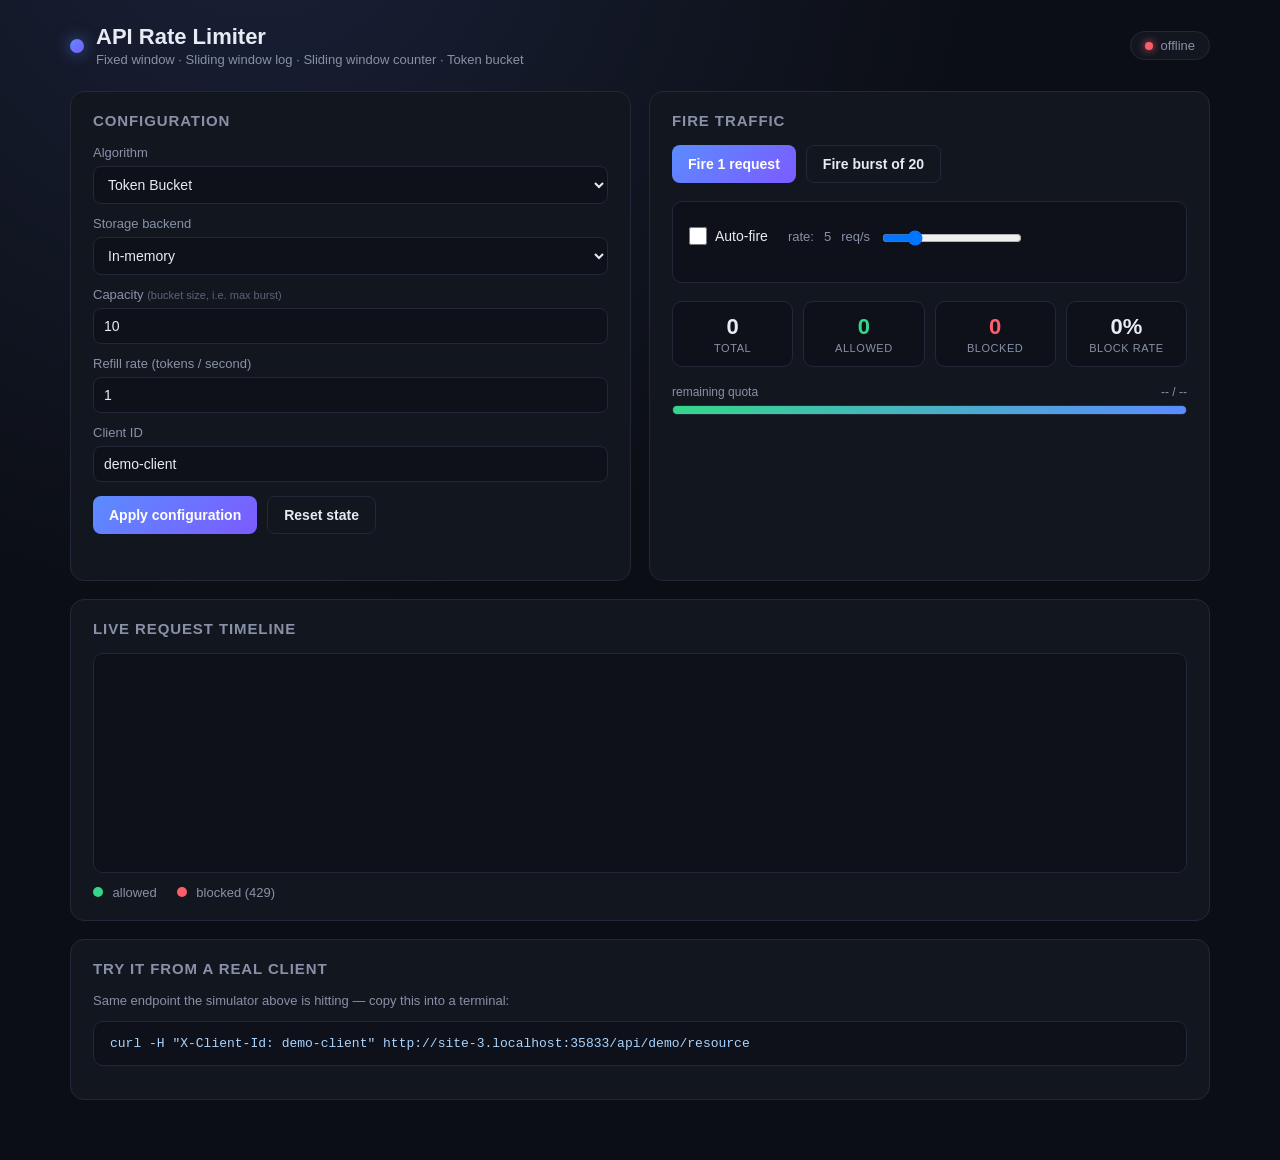
==== frontend/index.html @ bccffba7 "API rate limiter: 4 algorithms, pluggable memory/Redis backend, live GUI Fixed window, sliding windo" ====
<!doctype html>
<html lang="en">
<head>
<meta charset="UTF-8" />
<meta name="viewport" content="width=device-width, initial-scale=1.0" />
<title>API Rate Limiter — Live Demo</title>
<link rel="stylesheet" href="style.css" />
</head>
<body>
<div class="app">
  <header class="topbar">
    <div class="brand">
      <span class="brand-dot"></span>
      <div>
        <h1>API Rate Limiter</h1>
        <p class="subtitle">Fixed window · Sliding window log · Sliding window counter · Token bucket</p>
      </div>
    </div>
    <div class="status" id="connectionStatus">
      <span class="status-dot" id="statusDot"></span>
      <span id="statusText">connecting…</span>
    </div>
  </header>

  <main class="grid">
    <section class="panel config-panel">
      <h2>Configuration</h2>

      <label>Algorithm
        <select id="algorithm">
          <option value="token_bucket">Token Bucket</option>
          <option value="fixed_window">Fixed Window</option>
          <option value="sliding_window_log">Sliding Window Log</option>
          <option value="sliding_window_counter">Sliding Window Counter</option>
        </select>
      </label>

      <label>Storage backend
        <select id="backend">
          <option value="memory">In-memory</option>
          <option value="redis">Redis</option>
        </select>
      </label>

      <label>Capacity <span class="hint" id="capacityHint">(max requests / window)</span>
        <input type="number" id="capacity" value="10" min="1" max="10000" />
      </label>

      <label id="windowRow">Window (seconds)
        <input type="number" id="windowSeconds" value="10" min="0.5" max="3600" step="0.5" />
      </label>

      <label id="refillRow" class="hidden">Refill rate (tokens / second)
        <input type="number" id="refillRate" value="1" min="0.1" max="1000" step="0.1" />
      </label>

      <label>Client ID
        <input type="text" id="clientId" value="demo-client" maxlength="64" />
      </label>

      <div class="button-row">
        <button id="applyConfig" class="primary">Apply configuration</button>
        <button id="resetState" class="ghost">Reset state</button>
      </div>
      <p class="error" id="configError"></p>
    </section>

    <section class="panel traffic-panel">
      <h2>Fire traffic</h2>

      <div class="fire-controls">
        <button id="fireOnce" class="primary">Fire 1 request</button>
        <button id="fireBurst" class="ghost">Fire burst of 20</button>
      </div>

      <div class="auto-fire">
        <label class="toggle">
          <input type="checkbox" id="autoFireToggle" />
          <span>Auto-fire</span>
        </label>
        <label class="rate-label">
          rate: <span id="rateValue">5</span> req/s
          <input type="range" id="fireRate" min="1" max="30" value="5" />
        </label>
      </div>

      <div class="stats-row">
        <div class="stat">
          <span class="stat-value" id="statTotal">0</span>
          <span class="stat-label">total</span>
        </div>
        <div class="stat allowed">
          <span class="stat-value" id="statAllowed">0</span>
          <span class="stat-label">allowed</span>
        </div>
        <div class="stat blocked">
          <span class="stat-value" id="statBlocked">0</span>
          <span class="stat-label">blocked</span>
        </div>
        <div class="stat">
          <span class="stat-value" id="statBlockRate">0%</span>
          <span class="stat-label">block rate</span>
        </div>
      </div>

      <div class="remaining-wrap">
        <div class="remaining-label">
          <span>remaining quota</span>
          <span id="remainingText">-- / --</span>
        </div>
        <div class="remaining-bar"><div class="remaining-fill" id="remainingFill"></div></div>
      </div>
    </section>

    <section class="panel chart-panel">
      <h2>Live request timeline</h2>
      <canvas id="chart" width="900" height="220"></canvas>
      <div class="legend">
        <span><i class="dot allowed"></i> allowed</span>
        <span><i class="dot blocked"></i> blocked (429)</span>
      </div>
    </section>

    <section class="panel curl-panel">
      <h2>Try it from a real client</h2>
      <p>Same endpoint the simulator above is hitting — copy this into a terminal:</p>
      <pre id="curlSnippet">curl -H "X-Client-Id: demo-client" http://localhost:8000/api/demo/resource</pre>
    </section>
  </main>
</div>
<script src="app.js"></script>
</body>
</html>
---- frontend/style.css ----
:root {
  --bg: #0b0e14;
  --panel: #12161f;
  --panel-border: #232838;
  --text: #e7ebf3;
  --muted: #8891a7;
  --accent: #5b8cff;
  --accent-2: #7c5bff;
  --good: #35d68a;
  --bad: #ff5d6c;
  --radius: 14px;
}

* { box-sizing: border-box; }

body {
  margin: 0;
  font-family: -apple-system, BlinkMacSystemFont, "Segoe UI", Inter, Roboto, sans-serif;
  background: radial-gradient(circle at 20% -10%, #1a2138 0%, var(--bg) 45%);
  color: var(--text);
  min-height: 100vh;
}

.app { max-width: 1180px; margin: 0 auto; padding: 24px 20px 60px; }

.topbar {
  display: flex;
  align-items: center;
  justify-content: space-between;
  margin-bottom: 24px;
  flex-wrap: wrap;
  gap: 12px;
}

.brand { display: flex; align-items: center; gap: 12px; }

.brand-dot {
  width: 14px; height: 14px; border-radius: 50%;
  background: linear-gradient(135deg, var(--accent), var(--accent-2));
  box-shadow: 0 0 16px rgba(91, 140, 255, 0.6);
  flex-shrink: 0;
}

.brand h1 { margin: 0; font-size: 22px; font-weight: 700; }
.subtitle { margin: 2px 0 0; color: var(--muted); font-size: 13px; }

.status {
  display: flex; align-items: center; gap: 8px;
  font-size: 13px; color: var(--muted);
  background: var(--panel);
  border: 1px solid var(--panel-border);
  padding: 6px 14px;
  border-radius: 999px;
}

.status-dot {
  width: 8px; height: 8px; border-radius: 50%;
  background: var(--muted);
}
.status-dot.online { background: var(--good); box-shadow: 0 0 8px var(--good); }
.status-dot.offline { background: var(--bad); box-shadow: 0 0 8px var(--bad); }

.grid {
  display: grid;
  grid-template-columns: 1fr 1fr;
  gap: 18px;
}

.chart-panel, .curl-panel { grid-column: 1 / -1; }

@media (max-width: 860px) {
  .grid { grid-template-columns: 1fr; }
}

.panel {
  background: var(--panel);
  border: 1px solid var(--panel-border);
  border-radius: var(--radius);
  padding: 20px 22px;
}

.panel h2 {
  margin: 0 0 16px;
  font-size: 15px;
  text-transform: uppercase;
  letter-spacing: 0.06em;
  color: var(--muted);
  font-weight: 600;
}

label {
  display: block;
  font-size: 13px;
  color: var(--muted);
  margin-bottom: 12px;
}

.hint { font-size: 11px; color: #5b6478; }

label input, label select {
  display: block;
  width: 100%;
  margin-top: 6px;
  background: #0e1119;
  border: 1px solid var(--panel-border);
  color: var(--text);
  border-radius: 8px;
  padding: 9px 10px;
  font-size: 14px;
}

label input:focus, label select:focus {
  outline: none;
  border-color: var(--accent);
}

.hidden { display: none; }

.button-row { display: flex; gap: 10px; margin-top: 14px; }

button {
  border: none;
  border-radius: 8px;
  padding: 10px 16px;
  font-size: 14px;
  font-weight: 600;
  cursor: pointer;
  transition: transform 0.08s ease, opacity 0.15s ease;
}
button:active { transform: scale(0.97); }

button.primary {
  background: linear-gradient(135deg, var(--accent), var(--accent-2));
  color: white;
}
button.ghost {
  background: transparent;
  border: 1px solid var(--panel-border);
  color: var(--text);
}
button:disabled { opacity: 0.5; cursor: not-allowed; }

.error { color: var(--bad); font-size: 13px; margin: 10px 0 0; min-height: 16px; }

.fire-controls { display: flex; gap: 10px; margin-bottom: 18px; }

.auto-fire {
  display: flex;
  align-items: center;
  gap: 20px;
  background: #0e1119;
  border: 1px solid var(--panel-border);
  border-radius: 10px;
  padding: 12px 16px;
  margin-bottom: 18px;
  flex-wrap: wrap;
}

.toggle { display: flex; align-items: center; gap: 8px; font-size: 14px; color: var(--text); }
.toggle input { width: 18px; height: 18px; margin: 0; }

.rate-label { font-size: 13px; color: var(--muted); display: flex; align-items: center; gap: 10px; }
.rate-label input[type="range"] { width: 140px; }

.stats-row {
  display: grid;
  grid-template-columns: repeat(4, 1fr);
  gap: 10px;
  margin-bottom: 18px;
}

.stat {
  background: #0e1119;
  border: 1px solid var(--panel-border);
  border-radius: 10px;
  padding: 12px;
  text-align: center;
}
.stat-value { display: block; font-size: 22px; font-weight: 700; }
.stat-label { display: block; font-size: 11px; color: var(--muted); text-transform: uppercase; letter-spacing: 0.05em; margin-top: 2px; }
.stat.allowed .stat-value { color: var(--good); }
.stat.blocked .stat-value { color: var(--bad); }

.remaining-wrap { }
.remaining-label { display: flex; justify-content: space-between; font-size: 12px; color: var(--muted); margin-bottom: 6px; }
.remaining-bar { height: 10px; border-radius: 999px; background: #0e1119; border: 1px solid var(--panel-border); overflow: hidden; }
.remaining-fill {
  height: 100%;
  width: 100%;
  background: linear-gradient(90deg, var(--good), var(--accent));
  transition: width 0.2s ease, background 0.2s ease;
}

#chart {
  width: 100%;
  height: 220px;
  display: block;
  background: #0e1119;
  border-radius: 10px;
  border: 1px solid var(--panel-border);
}

.legend { display: flex; gap: 20px; margin-top: 12px; font-size: 13px; color: var(--muted); }
.legend .dot { display: inline-block; width: 10px; height: 10px; border-radius: 50%; margin-right: 6px; }
.legend .dot.allowed { background: var(--good); }
.legend .dot.blocked { background: var(--bad); }

.curl-panel p { color: var(--muted); font-size: 13px; margin: 0 0 10px; }
.curl-panel pre {
  background: #0e1119;
  border: 1px solid var(--panel-border);
  border-radius: 10px;
  padding: 14px 16px;
  font-size: 13px;
  overflow-x: auto;
  color: #a9d4ff;
}
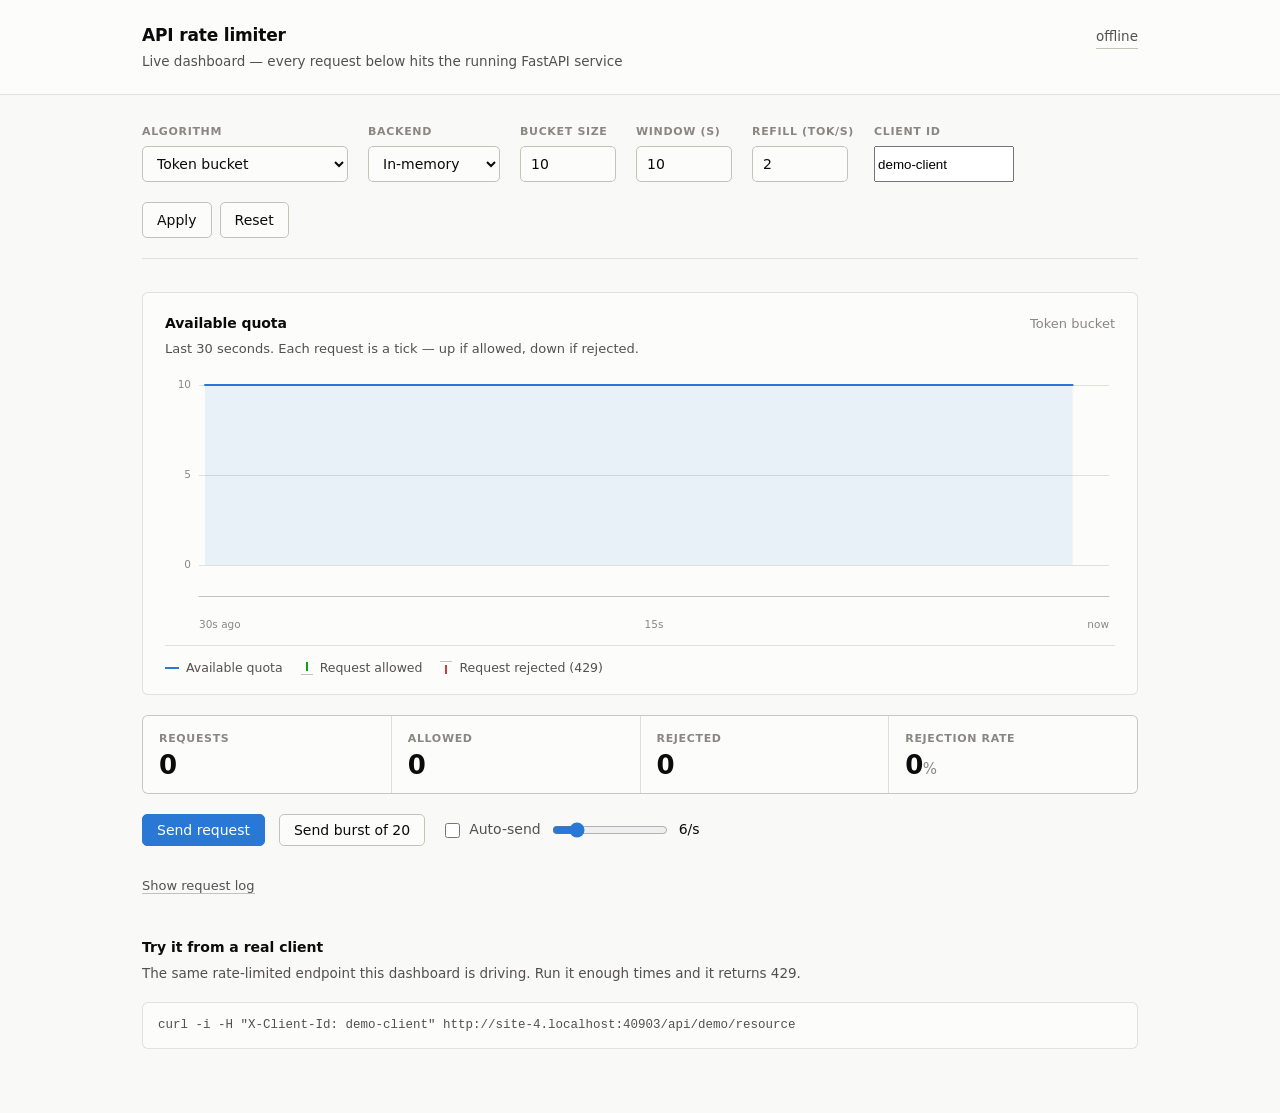
==== commit e68ee7e9: "Redesign both frontends and chart quota over time Visual: replace the gradient/glassmorphism styling" ====
--- a/frontend/index.html
+++ b/frontend/index.html
@@ -3,131 +3,130 @@
 <head>
 <meta charset="UTF-8" />
 <meta name="viewport" content="width=device-width, initial-scale=1.0" />
-<title>API Rate Limiter — Live Demo</title>
-<link rel="stylesheet" href="style.css" />
+<title>Rate limiter — live dashboard</title>
+<link rel="stylesheet" href="style.css?v=4" />
 </head>
 <body>
-<div class="app">
-  <header class="topbar">
-    <div class="brand">
-      <span class="brand-dot"></span>
-      <div>
-        <h1>API Rate Limiter</h1>
-        <p class="subtitle">Fixed window · Sliding window log · Sliding window counter · Token bucket</p>
-      </div>
+
+<header class="masthead">
+  <div class="wrap">
+    <div>
+      <h1>API rate limiter</h1>
+      <p>Live dashboard — every request below hits the running FastAPI service</p>
     </div>
-    <div class="status" id="connectionStatus">
-      <span class="status-dot" id="statusDot"></span>
-      <span id="statusText">connecting…</span>
+    <span class="source-link" id="connectionStatus">connecting…</span>
+  </div>
+</header>
+
+<main class="wrap">
+
+  <div class="controls">
+    <label class="field">
+      <span>Algorithm</span>
+      <select id="algorithm">
+        <option value="token_bucket">Token bucket</option>
+        <option value="fixed_window">Fixed window</option>
+        <option value="sliding_window_log">Sliding window log</option>
+        <option value="sliding_window_counter">Sliding window counter</option>
+      </select>
+    </label>
+
+    <label class="field">
+      <span>Backend</span>
+      <select id="backend">
+        <option value="memory">In-memory</option>
+        <option value="redis">Redis</option>
+      </select>
+    </label>
+
+    <label class="field">
+      <span id="capacityLabel">Bucket size</span>
+      <input type="number" id="capacity" value="10" min="1" max="200" />
+    </label>
+
+    <label class="field" id="windowField">
+      <span>Window (s)</span>
+      <input type="number" id="windowSeconds" value="10" min="1" max="60" step="1" />
+    </label>
+
+    <label class="field" id="refillField">
+      <span>Refill (tok/s)</span>
+      <input type="number" id="refillRate" value="2" min="0.1" max="50" step="0.1" />
+    </label>
+
+    <label class="field">
+      <span>Client ID</span>
+      <input type="text" id="clientId" value="demo-client" maxlength="64" />
+    </label>
+
+    <div class="button-pair">
+      <button id="applyConfig" type="button">Apply</button>
+      <button id="resetState" type="button">Reset</button>
     </div>
-  </header>
+  </div>
 
-  <main class="grid">
-    <section class="panel config-panel">
-      <h2>Configuration</h2>
+  <p class="error" id="configError" role="status"></p>
 
-      <label>Algorithm
-        <select id="algorithm">
-          <option value="token_bucket">Token Bucket</option>
-          <option value="fixed_window">Fixed Window</option>
-          <option value="sliding_window_log">Sliding Window Log</option>
-          <option value="sliding_window_counter">Sliding Window Counter</option>
-        </select>
-      </label>
+  <section class="chart-card">
+    <div class="chart-head">
+      <h2>Available quota</h2>
+      <span class="algo-name" id="chartAlgoName">Token bucket</span>
+    </div>
+    <p class="chart-sub" id="chartSub">Last 30 seconds. Each request is a tick — up if allowed, down if rejected.</p>
 
-      <label>Storage backend
-        <select id="backend">
-          <option value="memory">In-memory</option>
-          <option value="redis">Redis</option>
-        </select>
-      </label>
+    <div class="canvas-shell">
+      <canvas id="chart" role="img" aria-label="Available quota over the last 30 seconds, with a tick per request marking whether it was allowed or rejected."></canvas>
+      <div class="tooltip" id="tooltip" aria-hidden="true"></div>
+    </div>
 
-      <label>Capacity <span class="hint" id="capacityHint">(max requests / window)</span>
-        <input type="number" id="capacity" value="10" min="1" max="10000" />
-      </label>
+    <div class="legend">
+      <span><i class="swatch line"></i> Available quota</span>
+      <span><i class="swatch up"></i> Request allowed</span>
+      <span><i class="swatch down"></i> Request rejected (429)</span>
+    </div>
+  </section>
 
-      <label id="windowRow">Window (seconds)
-        <input type="number" id="windowSeconds" value="10" min="0.5" max="3600" step="0.5" />
-      </label>
+  <dl class="stats">
+    <div><dt>Requests</dt><dd id="statTotal">0</dd></div>
+    <div><dt>Allowed</dt><dd id="statAllowed">0</dd></div>
+    <div><dt>Rejected</dt><dd id="statBlocked">0</dd></div>
+    <div><dt>Rejection rate</dt><dd><span id="statBlockRate">0</span><span class="unit">%</span></dd></div>
+  </dl>
 
-      <label id="refillRow" class="hidden">Refill rate (tokens / second)
-        <input type="number" id="refillRate" value="1" min="0.1" max="1000" step="0.1" />
-      </label>
+  <div class="actions">
+    <button id="fireOnce" class="accent" type="button">Send request</button>
+    <button id="fireBurst" type="button">Send burst of 20</button>
+    <label class="auto">
+      <input type="checkbox" id="autoFireToggle" />
+      Auto-send
+      <input type="range" id="fireRate" min="1" max="30" value="6" aria-label="Auto-send rate in requests per second" />
+      <span class="rate-num"><span id="rateValue">6</span>/s</span>
+    </label>
+  </div>
 
-      <label>Client ID
-        <input type="text" id="clientId" value="demo-client" maxlength="64" />
-      </label>
+  <section class="table-section">
+    <button class="table-toggle" id="tableToggle" type="button" aria-expanded="false" aria-controls="tableWrap">
+      Show request log
+    </button>
+    <div id="tableWrap" class="table-scroll" hidden>
+      <table class="data-table">
+        <caption>Most recent requests, newest first.</caption>
+        <thead>
+          <tr><th scope="col">Time</th><th scope="col">Outcome</th><th scope="col">Quota left</th></tr>
+        </thead>
+        <tbody id="tableBody"></tbody>
+      </table>
+    </div>
+  </section>
 
-      <div class="button-row">
-        <button id="applyConfig" class="primary">Apply configuration</button>
-        <button id="resetState" class="ghost">Reset state</button>
-      </div>
-      <p class="error" id="configError"></p>
-    </section>
+  <section class="reference">
+    <h2>Try it from a real client</h2>
+    <p>The same rate-limited endpoint this dashboard is driving. Run it enough times and it returns 429.</p>
+    <pre class="snippet" id="curlSnippet"></pre>
+  </section>
 
-    <section class="panel traffic-panel">
-      <h2>Fire traffic</h2>
+</main>
 
-      <div class="fire-controls">
-        <button id="fireOnce" class="primary">Fire 1 request</button>
-        <button id="fireBurst" class="ghost">Fire burst of 20</button>
-      </div>
-
-      <div class="auto-fire">
-        <label class="toggle">
-          <input type="checkbox" id="autoFireToggle" />
-          <span>Auto-fire</span>
-        </label>
-        <label class="rate-label">
-          rate: <span id="rateValue">5</span> req/s
-          <input type="range" id="fireRate" min="1" max="30" value="5" />
-        </label>
-      </div>
-
-      <div class="stats-row">
-        <div class="stat">
-          <span class="stat-value" id="statTotal">0</span>
-          <span class="stat-label">total</span>
-        </div>
-        <div class="stat allowed">
-          <span class="stat-value" id="statAllowed">0</span>
-          <span class="stat-label">allowed</span>
-        </div>
-        <div class="stat blocked">
-          <span class="stat-value" id="statBlocked">0</span>
-          <span class="stat-label">blocked</span>
-        </div>
-        <div class="stat">
-          <span class="stat-value" id="statBlockRate">0%</span>
-          <span class="stat-label">block rate</span>
-        </div>
-      </div>
-
-      <div class="remaining-wrap">
-        <div class="remaining-label">
-          <span>remaining quota</span>
-          <span id="remainingText">-- / --</span>
-        </div>
-        <div class="remaining-bar"><div class="remaining-fill" id="remainingFill"></div></div>
-      </div>
-    </section>
-
-    <section class="panel chart-panel">
-      <h2>Live request timeline</h2>
-      <canvas id="chart" width="900" height="220"></canvas>
-      <div class="legend">
-        <span><i class="dot allowed"></i> allowed</span>
-        <span><i class="dot blocked"></i> blocked (429)</span>
-      </div>
-    </section>
-
-    <section class="panel curl-panel">
-      <h2>Try it from a real client</h2>
-      <p>Same endpoint the simulator above is hitting — copy this into a terminal:</p>
-      <pre id="curlSnippet">curl -H "X-Client-Id: demo-client" http://localhost:8000/api/demo/resource</pre>
-    </section>
-  </main>
-</div>
-<script src="app.js"></script>
+<script src="app.js?v=4"></script>
 </body>
 </html>
--- a/frontend/style.css
+++ b/frontend/style.css
@@ -1,217 +1,427 @@
 :root {
-  --bg: #0b0e14;
-  --panel: #12161f;
-  --panel-border: #232838;
-  --text: #e7ebf3;
-  --muted: #8891a7;
-  --accent: #5b8cff;
-  --accent-2: #7c5bff;
-  --good: #35d68a;
-  --bad: #ff5d6c;
-  --radius: 14px;
+  color-scheme: light;
+
+  --plane: #f9f9f7;
+  --surface: #fcfcfb;
+  --ink: #0b0b0b;
+  --ink-2: #52514e;
+  --ink-muted: #898781;
+  --rule: rgba(11, 11, 11, 0.11);
+  --rule-strong: #c3c2b7;
+  --grid: #e1e0d9;
+
+  --accent: #2a78d6;
+  --accent-wash: rgba(42, 120, 214, 0.08);
+  --good: #0ca30c;
+  --critical: #d03b3b;
+
+  --font-sans: system-ui, -apple-system, "Segoe UI", sans-serif;
+  --font-mono: ui-monospace, SFMono-Regular, "SF Mono", Menlo, monospace;
+}
+
+@media (prefers-color-scheme: dark) {
+  :root:where(:not([data-theme="light"])) {
+    color-scheme: dark;
+    --plane: #0d0d0d;
+    --surface: #1a1a19;
+    --ink: #ffffff;
+    --ink-2: #c3c2b7;
+    --ink-muted: #898781;
+    --rule: rgba(255, 255, 255, 0.13);
+    --rule-strong: #383835;
+    --grid: #2c2c2a;
+    --accent: #3987e5;
+    --accent-wash: rgba(57, 135, 229, 0.12);
+  }
 }
 
 * { box-sizing: border-box; }
+
+html { -webkit-text-size-adjust: 100%; }
 
 body {
   margin: 0;
-  font-family: -apple-system, BlinkMacSystemFont, "Segoe UI", Inter, Roboto, sans-serif;
-  background: radial-gradient(circle at 20% -10%, #1a2138 0%, var(--bg) 45%);
-  color: var(--text);
-  min-height: 100vh;
-}
-
-.app { max-width: 1180px; margin: 0 auto; padding: 24px 20px 60px; }
-
-.topbar {
+  background: var(--plane);
+  color: var(--ink);
+  font-family: var(--font-sans);
+  font-size: 15px;
+  line-height: 1.55;
+  -webkit-font-smoothing: antialiased;
+}
+
+.wrap { max-width: 1060px; margin: 0 auto; padding: 0 32px; }
+
+@media (max-width: 700px) {
+  .wrap { padding: 0 20px; }
+}
+
+/* ---------- header ---------- */
+
+.masthead { border-bottom: 1px solid var(--rule); background: var(--surface); }
+
+.masthead .wrap {
+  display: flex;
+  align-items: baseline;
+  justify-content: space-between;
+  gap: 24px;
+  padding-top: 22px;
+  padding-bottom: 22px;
+  flex-wrap: wrap;
+}
+
+.masthead h1 {
+  margin: 0;
+  font-size: 17px;
+  font-weight: 600;
+  letter-spacing: -0.01em;
+}
+
+.masthead p { margin: 3px 0 0; font-size: 13.5px; color: var(--ink-2); }
+
+.source-link {
+  font-size: 13.5px;
+  color: var(--ink-2);
+  text-decoration: none;
+  border-bottom: 1px solid var(--rule-strong);
+  padding-bottom: 1px;
+  white-space: nowrap;
+}
+.source-link:hover { color: var(--ink); border-color: currentColor; }
+
+/* ---------- notice ---------- */
+
+.notice {
+  margin: 28px 0 0;
+  padding: 12px 16px;
+  border: 1px solid var(--rule);
+  border-left: 2px solid var(--accent);
+  border-radius: 0 4px 4px 0;
+  background: var(--surface);
+  font-size: 13.5px;
+  color: var(--ink-2);
+}
+.notice strong { color: var(--ink); font-weight: 600; }
+.notice a { color: var(--accent); text-decoration: none; }
+.notice a:hover { text-decoration: underline; }
+
+/* ---------- controls ---------- */
+
+.controls {
+  display: flex;
+  align-items: flex-end;
+  gap: 20px;
+  flex-wrap: wrap;
+  margin: 28px 0 20px;
+  padding-bottom: 20px;
+  border-bottom: 1px solid var(--rule);
+}
+
+.field { display: flex; flex-direction: column; gap: 6px; }
+
+.field > span {
+  font-size: 11px;
+  font-weight: 600;
+  letter-spacing: 0.06em;
+  text-transform: uppercase;
+  color: var(--ink-muted);
+}
+
+.field select,
+.field input[type="number"] {
+  font-family: inherit;
+  font-size: 14px;
+  color: var(--ink);
+  background: var(--surface);
+  border: 1px solid var(--rule-strong);
+  border-radius: 5px;
+  padding: 7px 10px;
+  min-width: 92px;
+}
+.field select { min-width: 190px; }
+.field input[type="number"] { width: 96px; font-variant-numeric: tabular-nums; }
+
+.field select:focus-visible,
+.field input:focus-visible {
+  outline: 2px solid var(--accent);
+  outline-offset: -1px;
+  border-color: var(--accent);
+}
+
+.field.hidden { display: none; }
+
+/* ---------- buttons ---------- */
+
+button {
+  font-family: inherit;
+  font-size: 14px;
+  font-weight: 500;
+  color: var(--ink);
+  background: var(--surface);
+  border: 1px solid var(--rule-strong);
+  border-radius: 5px;
+  padding: 7px 14px;
+  cursor: pointer;
+}
+button:hover { background: var(--accent-wash); border-color: var(--accent); }
+button:focus-visible { outline: 2px solid var(--accent); outline-offset: 1px; }
+
+button.accent {
+  color: #fff;
+  background: var(--accent);
+  border-color: var(--accent);
+}
+button.accent:hover { filter: brightness(1.08); }
+
+/* ---------- chart ---------- */
+
+.chart-card {
+  background: var(--surface);
+  border: 1px solid var(--rule);
+  border-radius: 6px;
+  padding: 20px 22px 16px;
+}
+
+.chart-head {
+  display: flex;
+  align-items: baseline;
+  justify-content: space-between;
+  gap: 16px;
+  margin-bottom: 4px;
+  flex-wrap: wrap;
+}
+
+.chart-head h2 {
+  margin: 0;
+  font-size: 14px;
+  font-weight: 600;
+  letter-spacing: -0.005em;
+}
+
+.chart-head .algo-name { font-size: 13px; color: var(--ink-muted); }
+
+.chart-sub { margin: 0 0 14px; font-size: 13px; color: var(--ink-2); }
+
+.canvas-shell { position: relative; }
+
+#chart { display: block; width: 100%; height: 260px; }
+
+.tooltip {
+  position: absolute;
+  pointer-events: none;
+  z-index: 5;
+  min-width: 132px;
+  padding: 8px 10px;
+  background: var(--surface);
+  border: 1px solid var(--rule-strong);
+  border-radius: 5px;
+  box-shadow: 0 4px 14px rgba(0, 0, 0, 0.10);
+  font-size: 12.5px;
+  line-height: 1.45;
+  opacity: 0;
+  transition: opacity 0.1s ease;
+}
+.tooltip.visible { opacity: 1; }
+.tooltip .tt-time { color: var(--ink-muted); font-variant-numeric: tabular-nums; }
+.tooltip .tt-row { display: flex; align-items: center; gap: 6px; margin-top: 3px; }
+.tooltip .tt-val { font-variant-numeric: tabular-nums; font-weight: 600; }
+
+.legend {
+  display: flex;
+  gap: 18px;
+  flex-wrap: wrap;
+  margin-top: 12px;
+  padding-top: 12px;
+  border-top: 1px solid var(--rule);
+  font-size: 12.5px;
+  color: var(--ink-2);
+}
+.legend span { display: inline-flex; align-items: center; gap: 7px; }
+
+.swatch { display: inline-block; flex-shrink: 0; }
+.swatch.line { width: 14px; height: 2px; background: var(--accent); }
+
+/* Allowed and rejected differ by direction as well as hue, so the pair stays
+   readable without colour vision (green/red alone is not separable). */
+.swatch.up,
+.swatch.down {
+  position: relative;
+  width: 12px;
+  height: 14px;
+  border-bottom: 1px solid var(--rule-strong); /* baseline the tick rises from */
+  border-top: 1px solid transparent;
+}
+.swatch.down { border-bottom-color: transparent; border-top-color: var(--rule-strong); }
+
+.swatch.up::after,
+.swatch.down::after {
+  content: "";
+  position: absolute;
+  left: 5px;
+  width: 2px;
+  height: 9px;
+}
+.swatch.up::after { top: 0; background: var(--good); }
+.swatch.down::after { bottom: 0; background: var(--critical); }
+
+/* ---------- stats ---------- */
+
+.stats {
+  display: grid;
+  grid-template-columns: repeat(4, 1fr);
+  gap: 1px;
+  margin: 20px 0 0;
+  background: var(--rule);
+  border: 1px solid var(--rule);
+  border-radius: 6px;
+  overflow: hidden;
+}
+
+@media (max-width: 620px) {
+  .stats { grid-template-columns: repeat(2, 1fr); }
+}
+
+.stats div { background: var(--surface); padding: 14px 16px; }
+
+.stats dt {
+  margin: 0;
+  font-size: 11px;
+  font-weight: 600;
+  letter-spacing: 0.06em;
+  text-transform: uppercase;
+  color: var(--ink-muted);
+}
+
+.stats dd {
+  margin: 4px 0 0;
+  font-size: 26px;
+  font-weight: 600;
+  letter-spacing: -0.02em;
+  line-height: 1.1;
+}
+
+.stats dd .unit { font-size: 15px; font-weight: 500; color: var(--ink-muted); }
+
+/* ---------- traffic actions ---------- */
+
+.actions {
   display: flex;
   align-items: center;
-  justify-content: space-between;
-  margin-bottom: 24px;
+  gap: 14px;
   flex-wrap: wrap;
-  gap: 12px;
-}
-
-.brand { display: flex; align-items: center; gap: 12px; }
-
-.brand-dot {
-  width: 14px; height: 14px; border-radius: 50%;
-  background: linear-gradient(135deg, var(--accent), var(--accent-2));
-  box-shadow: 0 0 16px rgba(91, 140, 255, 0.6);
-  flex-shrink: 0;
-}
-
-.brand h1 { margin: 0; font-size: 22px; font-weight: 700; }
-.subtitle { margin: 2px 0 0; color: var(--muted); font-size: 13px; }
-
-.status {
-  display: flex; align-items: center; gap: 8px;
-  font-size: 13px; color: var(--muted);
-  background: var(--panel);
-  border: 1px solid var(--panel-border);
-  padding: 6px 14px;
-  border-radius: 999px;
-}
-
-.status-dot {
-  width: 8px; height: 8px; border-radius: 50%;
-  background: var(--muted);
-}
-.status-dot.online { background: var(--good); box-shadow: 0 0 8px var(--good); }
-.status-dot.offline { background: var(--bad); box-shadow: 0 0 8px var(--bad); }
-
-.grid {
-  display: grid;
-  grid-template-columns: 1fr 1fr;
-  gap: 18px;
-}
-
-.chart-panel, .curl-panel { grid-column: 1 / -1; }
-
-@media (max-width: 860px) {
-  .grid { grid-template-columns: 1fr; }
-}
-
-.panel {
-  background: var(--panel);
-  border: 1px solid var(--panel-border);
-  border-radius: var(--radius);
-  padding: 20px 22px;
-}
-
-.panel h2 {
-  margin: 0 0 16px;
-  font-size: 15px;
+  margin: 20px 0 0;
+}
+
+.auto {
+  display: inline-flex;
+  align-items: center;
+  gap: 9px;
+  font-size: 14px;
+  color: var(--ink-2);
+  padding-left: 6px;
+}
+.auto input[type="checkbox"] { width: 15px; height: 15px; margin: 0; accent-color: var(--accent); }
+.auto input[type="range"] { width: 116px; accent-color: var(--accent); }
+.auto .rate-num { font-variant-numeric: tabular-nums; color: var(--ink); min-width: 46px; }
+
+/* ---------- table view ---------- */
+
+.table-section { margin-top: 28px; }
+
+.table-toggle {
+  font-size: 13px;
+  color: var(--ink-2);
+  background: none;
+  border: none;
+  padding: 0;
+  cursor: pointer;
+  border-bottom: 1px solid var(--rule-strong);
+  border-radius: 0;
+}
+.table-toggle:hover { background: none; color: var(--ink); border-color: currentColor; }
+
+.data-table {
+  width: 100%;
+  margin-top: 14px;
+  border-collapse: collapse;
+  font-size: 13px;
+  font-variant-numeric: tabular-nums;
+}
+.data-table caption { text-align: left; color: var(--ink-muted); font-size: 12.5px; padding-bottom: 8px; }
+.data-table th, .data-table td { text-align: left; padding: 7px 12px 7px 0; border-bottom: 1px solid var(--rule); }
+.data-table th { font-weight: 600; color: var(--ink-2); font-size: 12px; text-transform: uppercase; letter-spacing: 0.05em; }
+.data-table td.outcome-allowed { color: var(--good); }
+.data-table td.outcome-blocked { color: var(--critical); }
+
+.table-scroll { max-height: 300px; overflow-y: auto; }
+
+/* ---------- reference ---------- */
+
+.reference { margin: 40px 0 64px; }
+
+.reference h2 {
+  font-size: 14px;
+  font-weight: 600;
+  margin: 0 0 4px;
+}
+.reference > p { margin: 0 0 18px; font-size: 13.5px; color: var(--ink-2); }
+
+.reference table {
+  width: 100%;
+  border-collapse: collapse;
+  font-size: 13.5px;
+}
+.reference th, .reference td {
+  text-align: left;
+  vertical-align: top;
+  padding: 12px 16px 12px 0;
+  border-bottom: 1px solid var(--rule);
+}
+.reference th {
+  font-size: 11px;
+  font-weight: 600;
+  letter-spacing: 0.06em;
   text-transform: uppercase;
-  letter-spacing: 0.06em;
-  color: var(--muted);
-  font-weight: 600;
-}
-
-label {
-  display: block;
+  color: var(--ink-muted);
+  border-bottom-color: var(--rule-strong);
+}
+.reference td:first-child { font-weight: 600; white-space: nowrap; }
+.reference td:last-child { color: var(--ink-2); padding-right: 0; }
+.reference tr[data-active="true"] td { background: var(--accent-wash); }
+
+@media (max-width: 700px) {
+  .reference td:first-child { white-space: normal; }
+}
+
+/* ---------- server-dashboard only ---------- */
+
+.error {
+  margin: 12px 0 0;
   font-size: 13px;
-  color: var(--muted);
-  margin-bottom: 12px;
-}
-
-.hint { font-size: 11px; color: #5b6478; }
-
-label input, label select {
-  display: block;
-  width: 100%;
-  margin-top: 6px;
-  background: #0e1119;
-  border: 1px solid var(--panel-border);
-  color: var(--text);
-  border-radius: 8px;
-  padding: 9px 10px;
-  font-size: 14px;
-}
-
-label input:focus, label select:focus {
-  outline: none;
-  border-color: var(--accent);
-}
-
-.hidden { display: none; }
-
-.button-row { display: flex; gap: 10px; margin-top: 14px; }
-
-button {
-  border: none;
-  border-radius: 8px;
-  padding: 10px 16px;
-  font-size: 14px;
-  font-weight: 600;
-  cursor: pointer;
-  transition: transform 0.08s ease, opacity 0.15s ease;
-}
-button:active { transform: scale(0.97); }
-
-button.primary {
-  background: linear-gradient(135deg, var(--accent), var(--accent-2));
-  color: white;
-}
-button.ghost {
-  background: transparent;
-  border: 1px solid var(--panel-border);
-  color: var(--text);
-}
-button:disabled { opacity: 0.5; cursor: not-allowed; }
-
-.error { color: var(--bad); font-size: 13px; margin: 10px 0 0; min-height: 16px; }
-
-.fire-controls { display: flex; gap: 10px; margin-bottom: 18px; }
-
-.auto-fire {
-  display: flex;
-  align-items: center;
-  gap: 20px;
-  background: #0e1119;
-  border: 1px solid var(--panel-border);
-  border-radius: 10px;
-  padding: 12px 16px;
-  margin-bottom: 18px;
-  flex-wrap: wrap;
-}
-
-.toggle { display: flex; align-items: center; gap: 8px; font-size: 14px; color: var(--text); }
-.toggle input { width: 18px; height: 18px; margin: 0; }
-
-.rate-label { font-size: 13px; color: var(--muted); display: flex; align-items: center; gap: 10px; }
-.rate-label input[type="range"] { width: 140px; }
-
-.stats-row {
-  display: grid;
-  grid-template-columns: repeat(4, 1fr);
-  gap: 10px;
-  margin-bottom: 18px;
-}
-
-.stat {
-  background: #0e1119;
-  border: 1px solid var(--panel-border);
-  border-radius: 10px;
-  padding: 12px;
-  text-align: center;
-}
-.stat-value { display: block; font-size: 22px; font-weight: 700; }
-.stat-label { display: block; font-size: 11px; color: var(--muted); text-transform: uppercase; letter-spacing: 0.05em; margin-top: 2px; }
-.stat.allowed .stat-value { color: var(--good); }
-.stat.blocked .stat-value { color: var(--bad); }
-
-.remaining-wrap { }
-.remaining-label { display: flex; justify-content: space-between; font-size: 12px; color: var(--muted); margin-bottom: 6px; }
-.remaining-bar { height: 10px; border-radius: 999px; background: #0e1119; border: 1px solid var(--panel-border); overflow: hidden; }
-.remaining-fill {
-  height: 100%;
-  width: 100%;
-  background: linear-gradient(90deg, var(--good), var(--accent));
-  transition: width 0.2s ease, background 0.2s ease;
-}
-
-#chart {
-  width: 100%;
-  height: 220px;
-  display: block;
-  background: #0e1119;
-  border-radius: 10px;
-  border: 1px solid var(--panel-border);
-}
-
-.legend { display: flex; gap: 20px; margin-top: 12px; font-size: 13px; color: var(--muted); }
-.legend .dot { display: inline-block; width: 10px; height: 10px; border-radius: 50%; margin-right: 6px; }
-.legend .dot.allowed { background: var(--good); }
-.legend .dot.blocked { background: var(--bad); }
-
-.curl-panel p { color: var(--muted); font-size: 13px; margin: 0 0 10px; }
-.curl-panel pre {
-  background: #0e1119;
-  border: 1px solid var(--panel-border);
-  border-radius: 10px;
-  padding: 14px 16px;
-  font-size: 13px;
+  color: var(--critical);
+  min-height: 1em;
+}
+
+.snippet {
+  margin: 0;
+  padding: 13px 15px;
+  background: var(--surface);
+  border: 1px solid var(--rule);
+  border-radius: 6px;
+  font-family: var(--font-mono);
+  font-size: 12.5px;
+  line-height: 1.5;
+  color: var(--ink-2);
   overflow-x: auto;
-  color: #a9d4ff;
-}
+}
+
+.button-pair { display: flex; gap: 8px; }
+
+/* Short option lists don't need the default select width. */
+#backend { min-width: 132px; }
+#clientId { width: 140px; }
+
+/* Uniform control height so the toolbar baseline is exact regardless of
+   whether an item is a select, a number input, or a text input. */
+.controls select,
+.controls input,
+.controls button { height: 36px; }
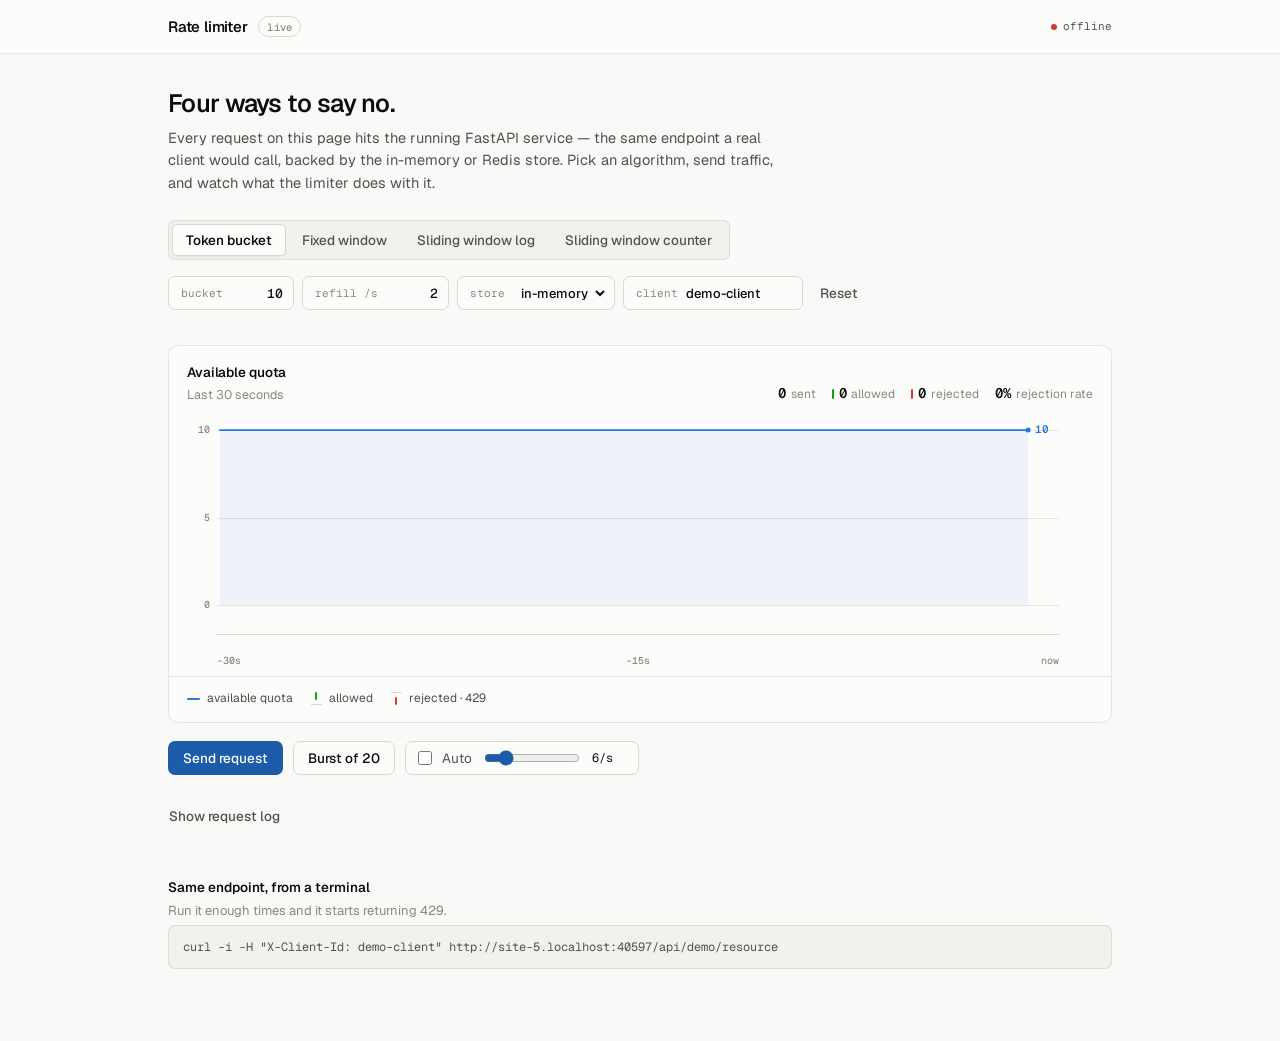
==== commit fe7b72f6: "Rework the frontend visual design The previous pass was clean but still wore a lot of stock-template" ====
--- a/frontend/index.html
+++ b/frontend/index.html
@@ -4,115 +4,120 @@
 <meta charset="UTF-8" />
 <meta name="viewport" content="width=device-width, initial-scale=1.0" />
 <title>Rate limiter — live dashboard</title>
-<link rel="stylesheet" href="style.css?v=4" />
+<link rel="preload" href="fonts/Geist.woff2" as="font" type="font/woff2" crossorigin />
+<link rel="preload" href="fonts/GeistMono.woff2" as="font" type="font/woff2" crossorigin />
+<link rel="stylesheet" href="style.css?v=6" />
 </head>
 <body>
 
 <header class="masthead">
   <div class="wrap">
-    <div>
-      <h1>API rate limiter</h1>
-      <p>Live dashboard — every request below hits the running FastAPI service</p>
+    <div class="brand">
+      <h1>Rate limiter</h1>
+      <span class="tag">live</span>
     </div>
-    <span class="source-link" id="connectionStatus">connecting…</span>
+    <div class="masthead-right">
+      <span class="live" id="liveIndicator"><i></i>sending</span>
+      <span class="status" id="connectionStatus"><i></i>connecting</span>
+    </div>
   </div>
 </header>
 
 <main class="wrap">
 
-  <div class="controls">
-    <label class="field">
-      <span>Algorithm</span>
-      <select id="algorithm">
-        <option value="token_bucket">Token bucket</option>
-        <option value="fixed_window">Fixed window</option>
-        <option value="sliding_window_log">Sliding window log</option>
-        <option value="sliding_window_counter">Sliding window counter</option>
+  <section class="intro">
+    <h2>Four ways to say no.</h2>
+    <p>
+      Every request on this page hits the running FastAPI service — the same endpoint a real
+      client would call, backed by the in-memory or Redis store. Pick an algorithm, send traffic,
+      and watch what the limiter does with it.
+    </p>
+  </section>
+
+  <div class="picker">
+    <div class="segmented" role="tablist" aria-label="Rate-limiting algorithm">
+      <button type="button" role="tab" data-algo="token_bucket" aria-selected="true">Token bucket</button>
+      <button type="button" role="tab" data-algo="fixed_window" aria-selected="false">Fixed window</button>
+      <button type="button" role="tab" data-algo="sliding_window_log" aria-selected="false">Sliding window log</button>
+      <button type="button" role="tab" data-algo="sliding_window_counter" aria-selected="false">Sliding window counter</button>
+    </div>
+  </div>
+
+  <div class="params">
+    <label class="param">
+      <span id="capacityLabel">bucket</span>
+      <input type="number" id="capacity" value="10" min="1" max="200" />
+    </label>
+    <label class="param hidden" id="windowParam">
+      <span>window&nbsp;s</span>
+      <input type="number" id="windowSeconds" value="10" min="1" max="60" step="1" />
+    </label>
+    <label class="param" id="refillParam">
+      <span>refill&nbsp;/s</span>
+      <input type="number" id="refillRate" value="2" min="0.1" max="50" step="0.1" />
+    </label>
+    <label class="param select">
+      <span>store</span>
+      <select id="backend">
+        <option value="memory">in-memory</option>
+        <option value="redis">redis</option>
       </select>
     </label>
-
-    <label class="field">
-      <span>Backend</span>
-      <select id="backend">
-        <option value="memory">In-memory</option>
-        <option value="redis">Redis</option>
-      </select>
-    </label>
-
-    <label class="field">
-      <span id="capacityLabel">Bucket size</span>
-      <input type="number" id="capacity" value="10" min="1" max="200" />
-    </label>
-
-    <label class="field" id="windowField">
-      <span>Window (s)</span>
-      <input type="number" id="windowSeconds" value="10" min="1" max="60" step="1" />
-    </label>
-
-    <label class="field" id="refillField">
-      <span>Refill (tok/s)</span>
-      <input type="number" id="refillRate" value="2" min="0.1" max="50" step="0.1" />
-    </label>
-
-    <label class="field">
-      <span>Client ID</span>
+    <label class="param text">
+      <span>client</span>
       <input type="text" id="clientId" value="demo-client" maxlength="64" />
     </label>
-
-    <div class="button-pair">
-      <button id="applyConfig" type="button">Apply</button>
-      <button id="resetState" type="button">Reset</button>
-    </div>
+    <button class="btn btn-quiet" id="resetState" type="button">Reset</button>
   </div>
 
   <p class="error" id="configError" role="status"></p>
 
-  <section class="chart-card">
-    <div class="chart-head">
-      <h2>Available quota</h2>
-      <span class="algo-name" id="chartAlgoName">Token bucket</span>
+  <section class="card">
+    <div class="card-head">
+      <div>
+        <h3>Available quota</h3>
+        <p>Last 30 seconds</p>
+      </div>
+      <div class="readout">
+        <div><b id="statTotal">0</b><span>sent</span></div>
+        <div><i class="mark up"></i><b id="statAllowed">0</b><span>allowed</span></div>
+        <div><i class="mark down"></i><b id="statBlocked">0</b><span>rejected</span></div>
+        <div><b id="statBlockRate">0%</b><span>rejection rate</span></div>
+      </div>
     </div>
-    <p class="chart-sub" id="chartSub">Last 30 seconds. Each request is a tick — up if allowed, down if rejected.</p>
 
     <div class="canvas-shell">
-      <canvas id="chart" role="img" aria-label="Available quota over the last 30 seconds, with a tick per request marking whether it was allowed or rejected."></canvas>
+      <canvas id="chart" role="img" aria-label="Available quota over the last 30 seconds, with a tick for each request marking whether it was allowed or rejected."></canvas>
       <div class="tooltip" id="tooltip" aria-hidden="true"></div>
     </div>
 
-    <div class="legend">
-      <span><i class="swatch line"></i> Available quota</span>
-      <span><i class="swatch up"></i> Request allowed</span>
-      <span><i class="swatch down"></i> Request rejected (429)</span>
+    <div class="card-foot">
+      <span><i class="swatch line"></i> available quota</span>
+      <span><i class="swatch up"></i> allowed</span>
+      <span><i class="swatch down"></i> rejected &middot; 429</span>
     </div>
   </section>
 
-  <dl class="stats">
-    <div><dt>Requests</dt><dd id="statTotal">0</dd></div>
-    <div><dt>Allowed</dt><dd id="statAllowed">0</dd></div>
-    <div><dt>Rejected</dt><dd id="statBlocked">0</dd></div>
-    <div><dt>Rejection rate</dt><dd><span id="statBlockRate">0</span><span class="unit">%</span></dd></div>
-  </dl>
-
   <div class="actions">
-    <button id="fireOnce" class="accent" type="button">Send request</button>
-    <button id="fireBurst" type="button">Send burst of 20</button>
-    <label class="auto">
+    <button class="btn btn-primary" id="fireOnce" type="button">Send request</button>
+    <button class="btn" id="fireBurst" type="button">Burst of 20</button>
+    <label class="switch">
       <input type="checkbox" id="autoFireToggle" />
-      Auto-send
-      <input type="range" id="fireRate" min="1" max="30" value="6" aria-label="Auto-send rate in requests per second" />
-      <span class="rate-num"><span id="rateValue">6</span>/s</span>
+      Auto
+      <input type="range" id="fireRate" min="1" max="30" value="6" aria-label="Auto-send rate, requests per second" />
+      <span class="rate"><span id="rateValue">6</span>/s</span>
     </label>
   </div>
 
-  <section class="table-section">
-    <button class="table-toggle" id="tableToggle" type="button" aria-expanded="false" aria-controls="tableWrap">
+  <section class="log">
+    <button class="btn btn-quiet" id="tableToggle" type="button" aria-expanded="false" aria-controls="tableWrap">
       Show request log
     </button>
-    <div id="tableWrap" class="table-scroll" hidden>
-      <table class="data-table">
+    <div id="tableWrap" class="log-scroll" hidden>
+      <table class="log-table">
         <caption>Most recent requests, newest first.</caption>
         <thead>
-          <tr><th scope="col">Time</th><th scope="col">Outcome</th><th scope="col">Quota left</th></tr>
+          <tr><th scope="col">time</th><th scope="col">outcome</th><th scope="col">quota left</th></tr>
         </thead>
         <tbody id="tableBody"></tbody>
       </table>
@@ -120,13 +125,13 @@
   </section>
 
   <section class="reference">
-    <h2>Try it from a real client</h2>
-    <p>The same rate-limited endpoint this dashboard is driving. Run it enough times and it returns 429.</p>
+    <h3>Same endpoint, from a terminal</h3>
+    <p>Run it enough times and it starts returning 429.</p>
     <pre class="snippet" id="curlSnippet"></pre>
   </section>
 
 </main>
 
-<script src="app.js?v=4"></script>
+<script src="app.js?v=6"></script>
 </body>
 </html>
--- a/frontend/style.css
+++ b/frontend/style.css
@@ -1,37 +1,61 @@
+/* Geist / Geist Mono — self-hosted (SIL OFL 1.1, see fonts/OFL.txt) so the
+   page has no external dependency and works offline. */
+@font-face {
+  font-family: "Geist";
+  src: url("fonts/Geist.woff2") format("woff2-variations");
+  font-weight: 100 900;
+  font-display: swap;
+}
+@font-face {
+  font-family: "Geist Mono";
+  src: url("fonts/GeistMono.woff2") format("woff2-variations");
+  font-weight: 100 900;
+  font-display: swap;
+}
+
 :root {
   color-scheme: light;
 
   --plane: #f9f9f7;
   --surface: #fcfcfb;
+  --sunken: #f2f1ed;
   --ink: #0b0b0b;
   --ink-2: #52514e;
   --ink-muted: #898781;
-  --rule: rgba(11, 11, 11, 0.11);
-  --rule-strong: #c3c2b7;
-  --grid: #e1e0d9;
-
-  --accent: #2a78d6;
-  --accent-wash: rgba(42, 120, 214, 0.08);
+  --rule: rgba(11, 11, 11, 0.09);
+  --rule-strong: #d9d8d1;
+  --grid: #e6e5de;
+
+  --accent: #2a78d6; /* chart series + links; validated against the chart surface */
+  --accent-deep: #1c5cab; /* filled controls, where white text needs the contrast */
+  --accent-wash: rgba(42, 120, 214, 0.07);
   --good: #0ca30c;
   --critical: #d03b3b;
 
-  --font-sans: system-ui, -apple-system, "Segoe UI", sans-serif;
-  --font-mono: ui-monospace, SFMono-Regular, "SF Mono", Menlo, monospace;
+  --sans: "Geist", system-ui, -apple-system, sans-serif;
+  --mono: "Geist Mono", ui-monospace, SFMono-Regular, Menlo, monospace;
+
+  --r-sm: 5px;
+  --r-md: 7px;
+  --r-lg: 10px;
 }
 
 @media (prefers-color-scheme: dark) {
   :root:where(:not([data-theme="light"])) {
     color-scheme: dark;
-    --plane: #0d0d0d;
-    --surface: #1a1a19;
-    --ink: #ffffff;
-    --ink-2: #c3c2b7;
-    --ink-muted: #898781;
-    --rule: rgba(255, 255, 255, 0.13);
-    --rule-strong: #383835;
-    --grid: #2c2c2a;
+    --plane: #0c0c0b;
+    --surface: #161615;
+    --sunken: #111110;
+    --ink: #f7f7f5;
+    --ink-2: #b4b3ab;
+    --ink-muted: #82817a;
+    --rule: rgba(255, 255, 255, 0.10);
+    --rule-strong: #34342f;
+    --grid: #262624;
+
     --accent: #3987e5;
-    --accent-wash: rgba(57, 135, 229, 0.12);
+    --accent-deep: #3987e5;
+    --accent-wash: rgba(57, 135, 229, 0.13);
   }
 }
 
@@ -43,385 +67,489 @@
   margin: 0;
   background: var(--plane);
   color: var(--ink);
-  font-family: var(--font-sans);
+  font-family: var(--sans);
   font-size: 15px;
   line-height: 1.55;
+  font-feature-settings: "cv11";
   -webkit-font-smoothing: antialiased;
-}
-
-.wrap { max-width: 1060px; margin: 0 auto; padding: 0 32px; }
+  -moz-osx-font-smoothing: grayscale;
+}
+
+.wrap { max-width: 1000px; margin: 0 auto; padding: 0 28px; }
 
 @media (max-width: 700px) {
-  .wrap { padding: 0 20px; }
-}
-
-/* ---------- header ---------- */
-
-.masthead { border-bottom: 1px solid var(--rule); background: var(--surface); }
+  .wrap { padding: 0 18px; }
+}
+
+/* ============================ masthead ============================ */
+
+.masthead {
+  border-bottom: 1px solid var(--rule);
+  background: color-mix(in srgb, var(--surface) 88%, transparent);
+  backdrop-filter: saturate(1.4) blur(6px);
+  position: sticky;
+  top: 0;
+  z-index: 20;
+}
 
 .masthead .wrap {
   display: flex;
-  align-items: baseline;
+  align-items: center;
   justify-content: space-between;
-  gap: 24px;
-  padding-top: 22px;
-  padding-bottom: 22px;
+  gap: 20px;
+  padding-top: 15px;
+  padding-bottom: 15px;
+}
+
+.brand { display: flex; align-items: center; gap: 11px; min-width: 0; }
+
+.brand h1 {
+  margin: 0;
+  font-size: 15px;
+  font-weight: 560;
+  letter-spacing: -0.014em;
+  white-space: nowrap;
+}
+
+.tag {
+  font-family: var(--mono);
+  font-size: 10.5px;
+  font-weight: 500;
+  letter-spacing: 0.01em;
+  color: var(--ink-muted);
+  border: 1px solid var(--rule-strong);
+  border-radius: 999px;
+  padding: 2px 8px 1px;
+  white-space: nowrap;
+}
+
+.masthead-right { display: flex; align-items: center; gap: 16px; }
+
+/* "live" pulse, shown only while auto-send is running */
+.live {
+  display: none;
+  align-items: center;
+  gap: 6px;
+  font-family: var(--mono);
+  font-size: 11px;
+  color: var(--ink-2);
+}
+.live.on { display: inline-flex; }
+.live i {
+  width: 6px;
+  height: 6px;
+  border-radius: 50%;
+  background: var(--good);
+  animation: pulse 1.6s ease-in-out infinite;
+}
+@keyframes pulse {
+  0%, 100% { opacity: 1; }
+  50% { opacity: 0.28; }
+}
+
+.source-link {
+  font-size: 13px;
+  color: var(--ink-2);
+  text-decoration: none;
+  display: inline-flex;
+  align-items: center;
+  gap: 5px;
+  white-space: nowrap;
+}
+.source-link:hover { color: var(--ink); }
+.source-link svg { width: 14px; height: 14px; }
+
+/* ============================ intro ============================ */
+
+.intro {
+  margin: 34px 0 26px;
+  max-width: 62ch;
+}
+
+.intro h2 {
+  margin: 0 0 8px;
+  font-size: 25px;
+  font-weight: 560;
+  letter-spacing: -0.028em;
+  line-height: 1.22;
+}
+
+.intro p { margin: 0; font-size: 14.5px; color: var(--ink-2); }
+.intro a { color: var(--accent); text-decoration: none; }
+.intro a:hover { text-decoration: underline; }
+
+/* ============================ segmented control ============================ */
+
+.picker { margin-bottom: 16px; }
+
+.segmented {
+  display: inline-flex;
+  gap: 2px;
+  padding: 3px;
+  background: var(--sunken);
+  border: 1px solid var(--rule);
+  border-radius: var(--r-md);
+  max-width: 100%;
+  overflow-x: auto;
+  scrollbar-width: none;
+}
+.segmented::-webkit-scrollbar { display: none; }
+
+.segmented button {
+  appearance: none;
+  border: 1px solid transparent;
+  background: none;
+  border-radius: var(--r-sm);
+  padding: 6px 13px;
+  font-family: inherit;
+  font-size: 13.5px;
+  font-weight: 480;
+  color: var(--ink-2);
+  cursor: pointer;
+  white-space: nowrap;
+  transition: background-color 0.14s ease, color 0.14s ease;
+}
+.segmented button:hover { color: var(--ink); }
+
+.segmented button[aria-selected="true"] {
+  background: var(--surface);
+  border-color: var(--rule-strong);
+  color: var(--ink);
+  font-weight: 540;
+  box-shadow: 0 1px 2px rgba(11, 11, 11, 0.05);
+}
+.segmented button:focus-visible { outline: 2px solid var(--accent); outline-offset: 1px; }
+
+/* ============================ params ============================ */
+
+.params {
+  display: flex;
+  align-items: center;
+  gap: 8px;
   flex-wrap: wrap;
-}
-
-.masthead h1 {
-  margin: 0;
-  font-size: 17px;
-  font-weight: 600;
-  letter-spacing: -0.01em;
-}
-
-.masthead p { margin: 3px 0 0; font-size: 13.5px; color: var(--ink-2); }
-
-.source-link {
-  font-size: 13.5px;
-  color: var(--ink-2);
-  text-decoration: none;
-  border-bottom: 1px solid var(--rule-strong);
-  padding-bottom: 1px;
-  white-space: nowrap;
-}
-.source-link:hover { color: var(--ink); border-color: currentColor; }
-
-/* ---------- notice ---------- */
-
-.notice {
-  margin: 28px 0 0;
-  padding: 12px 16px;
-  border: 1px solid var(--rule);
-  border-left: 2px solid var(--accent);
-  border-radius: 0 4px 4px 0;
-  background: var(--surface);
-  font-size: 13.5px;
-  color: var(--ink-2);
-}
-.notice strong { color: var(--ink); font-weight: 600; }
-.notice a { color: var(--accent); text-decoration: none; }
-.notice a:hover { text-decoration: underline; }
-
-/* ---------- controls ---------- */
-
-.controls {
-  display: flex;
-  align-items: flex-end;
-  gap: 20px;
-  flex-wrap: wrap;
-  margin: 28px 0 20px;
-  padding-bottom: 20px;
-  border-bottom: 1px solid var(--rule);
-}
-
-.field { display: flex; flex-direction: column; gap: 6px; }
-
-.field > span {
-  font-size: 11px;
-  font-weight: 600;
-  letter-spacing: 0.06em;
-  text-transform: uppercase;
-  color: var(--ink-muted);
-}
-
-.field select,
-.field input[type="number"] {
-  font-family: inherit;
-  font-size: 14px;
-  color: var(--ink);
+  margin-bottom: 22px;
+}
+
+.param {
+  display: inline-flex;
+  align-items: center;
+  gap: 8px;
   background: var(--surface);
   border: 1px solid var(--rule-strong);
-  border-radius: 5px;
-  padding: 7px 10px;
-  min-width: 92px;
-}
-.field select { min-width: 190px; }
-.field input[type="number"] { width: 96px; font-variant-numeric: tabular-nums; }
-
-.field select:focus-visible,
-.field input:focus-visible {
-  outline: 2px solid var(--accent);
-  outline-offset: -1px;
-  border-color: var(--accent);
-}
-
-.field.hidden { display: none; }
-
-/* ---------- buttons ---------- */
-
-button {
+  border-radius: var(--r-md);
+  padding: 5px 10px 5px 12px;
+  height: 34px;
+}
+.param.hidden { display: none; }
+
+.param > span {
+  font-family: var(--mono);
+  font-size: 11px;
+  color: var(--ink-muted);
+  white-space: nowrap;
+}
+
+.param input {
+  width: 52px;
+  border: none;
+  background: none;
+  color: var(--ink);
+  font-family: var(--mono);
+  font-size: 13px;
+  font-weight: 500;
+  padding: 0;
+  text-align: right;
+  -moz-appearance: textfield;
+}
+.param input::-webkit-outer-spin-button,
+.param input::-webkit-inner-spin-button { -webkit-appearance: none; margin: 0; }
+.param input:focus { outline: none; }
+.param:focus-within { border-color: var(--accent); box-shadow: 0 0 0 3px var(--accent-wash); }
+
+.param.text input { width: 106px; text-align: left; font-family: var(--sans); }
+
+/* ============================ buttons ============================ */
+
+.btn {
+  appearance: none;
   font-family: inherit;
-  font-size: 14px;
+  font-size: 13.5px;
   font-weight: 500;
   color: var(--ink);
   background: var(--surface);
   border: 1px solid var(--rule-strong);
-  border-radius: 5px;
-  padding: 7px 14px;
+  border-radius: var(--r-md);
+  padding: 0 14px;
+  height: 34px;
   cursor: pointer;
-}
-button:hover { background: var(--accent-wash); border-color: var(--accent); }
-button:focus-visible { outline: 2px solid var(--accent); outline-offset: 1px; }
-
-button.accent {
+  white-space: nowrap;
+  transition: background-color 0.14s ease, border-color 0.14s ease;
+}
+.btn:hover { background: var(--sunken); }
+.btn:focus-visible { outline: 2px solid var(--accent); outline-offset: 1px; }
+.btn:active { transform: translateY(0.5px); }
+
+.btn-primary {
   color: #fff;
-  background: var(--accent);
-  border-color: var(--accent);
-}
-button.accent:hover { filter: brightness(1.08); }
-
-/* ---------- chart ---------- */
-
-.chart-card {
+  background: var(--accent-deep);
+  border-color: transparent;
+}
+.btn-primary:hover { background: color-mix(in srgb, var(--accent-deep) 88%, #000); }
+
+.btn-quiet {
+  background: none;
+  border-color: transparent;
+  color: var(--ink-2);
+  padding: 0 8px;
+}
+.btn-quiet:hover { background: var(--sunken); color: var(--ink); }
+
+/* ============================ chart ============================ */
+
+.card {
   background: var(--surface);
   border: 1px solid var(--rule);
-  border-radius: 6px;
-  padding: 20px 22px 16px;
-}
-
-.chart-head {
+  border-radius: var(--r-lg);
+  overflow: hidden;
+}
+
+.card-head {
+  display: flex;
+  align-items: flex-end;
+  justify-content: space-between;
+  gap: 18px;
+  padding: 16px 18px 12px;
+  flex-wrap: wrap;
+}
+
+.card-head h3 {
+  margin: 0;
+  font-size: 13.5px;
+  font-weight: 560;
+  letter-spacing: -0.008em;
+}
+.card-head p { margin: 2px 0 0; font-size: 12.5px; color: var(--ink-muted); }
+
+/* inline readouts — replaces the usual row of big stat tiles */
+.readout {
   display: flex;
   align-items: baseline;
-  justify-content: space-between;
   gap: 16px;
-  margin-bottom: 4px;
   flex-wrap: wrap;
 }
-
-.chart-head h2 {
-  margin: 0;
+.readout div { display: flex; align-items: baseline; gap: 5px; }
+.readout b {
+  font-family: var(--mono);
   font-size: 14px;
-  font-weight: 600;
-  letter-spacing: -0.005em;
-}
-
-.chart-head .algo-name { font-size: 13px; color: var(--ink-muted); }
-
-.chart-sub { margin: 0 0 14px; font-size: 13px; color: var(--ink-2); }
-
-.canvas-shell { position: relative; }
-
-#chart { display: block; width: 100%; height: 260px; }
+  font-weight: 560;
+  letter-spacing: -0.01em;
+}
+.readout span { font-size: 12px; color: var(--ink-muted); }
+.readout .mark { width: 2px; height: 10px; border-radius: 1px; align-self: center; }
+.readout .mark.up { background: var(--good); }
+.readout .mark.down { background: var(--critical); }
+
+.canvas-shell { position: relative; padding: 0 18px; }
+#chart { display: block; width: 100%; height: 252px; }
 
 .tooltip {
   position: absolute;
   pointer-events: none;
   z-index: 5;
-  min-width: 132px;
-  padding: 8px 10px;
+  min-width: 126px;
+  padding: 7px 9px;
   background: var(--surface);
   border: 1px solid var(--rule-strong);
-  border-radius: 5px;
-  box-shadow: 0 4px 14px rgba(0, 0, 0, 0.10);
-  font-size: 12.5px;
+  border-radius: var(--r-sm);
+  box-shadow: 0 6px 20px rgba(11, 11, 11, 0.11);
+  font-size: 12px;
   line-height: 1.45;
   opacity: 0;
   transition: opacity 0.1s ease;
 }
 .tooltip.visible { opacity: 1; }
-.tooltip .tt-time { color: var(--ink-muted); font-variant-numeric: tabular-nums; }
-.tooltip .tt-row { display: flex; align-items: center; gap: 6px; margin-top: 3px; }
-.tooltip .tt-val { font-variant-numeric: tabular-nums; font-weight: 600; }
-
-.legend {
+.tooltip .tt-time { font-family: var(--mono); font-size: 10.5px; color: var(--ink-muted); }
+.tooltip .tt-row { display: flex; align-items: center; gap: 6px; margin-top: 2px; }
+.tooltip .tt-val { font-family: var(--mono); font-weight: 560; margin-left: auto; }
+
+.card-foot {
   display: flex;
+  align-items: center;
   gap: 18px;
   flex-wrap: wrap;
-  margin-top: 12px;
-  padding-top: 12px;
+  padding: 12px 18px 14px;
   border-top: 1px solid var(--rule);
-  font-size: 12.5px;
-  color: var(--ink-2);
-}
-.legend span { display: inline-flex; align-items: center; gap: 7px; }
+  margin-top: 8px;
+  font-size: 12px;
+  color: var(--ink-2);
+}
+.card-foot span { display: inline-flex; align-items: center; gap: 7px; }
 
 .swatch { display: inline-block; flex-shrink: 0; }
-.swatch.line { width: 14px; height: 2px; background: var(--accent); }
-
-/* Allowed and rejected differ by direction as well as hue, so the pair stays
-   readable without colour vision (green/red alone is not separable). */
+.swatch.line { width: 13px; height: 2px; border-radius: 1px; background: var(--accent); }
+
+/* Allowed vs rejected read by direction as well as hue — green/red alone is
+   not separable with red-green colour blindness. */
 .swatch.up,
 .swatch.down {
   position: relative;
-  width: 12px;
-  height: 14px;
-  border-bottom: 1px solid var(--rule-strong); /* baseline the tick rises from */
-  border-top: 1px solid transparent;
-}
-.swatch.down { border-bottom-color: transparent; border-top-color: var(--rule-strong); }
-
+  width: 11px;
+  height: 13px;
+  border-bottom: 1px solid var(--rule-strong);
+}
+.swatch.down { border-bottom: none; border-top: 1px solid var(--rule-strong); }
 .swatch.up::after,
 .swatch.down::after {
   content: "";
   position: absolute;
-  left: 5px;
+  left: 4px;
   width: 2px;
-  height: 9px;
+  height: 8px;
+  border-radius: 1px;
 }
 .swatch.up::after { top: 0; background: var(--good); }
 .swatch.down::after { bottom: 0; background: var(--critical); }
 
-/* ---------- stats ---------- */
-
-.stats {
-  display: grid;
-  grid-template-columns: repeat(4, 1fr);
-  gap: 1px;
-  margin: 20px 0 0;
-  background: var(--rule);
-  border: 1px solid var(--rule);
-  border-radius: 6px;
-  overflow: hidden;
-}
-
-@media (max-width: 620px) {
-  .stats { grid-template-columns: repeat(2, 1fr); }
-}
-
-.stats div { background: var(--surface); padding: 14px 16px; }
-
-.stats dt {
-  margin: 0;
-  font-size: 11px;
-  font-weight: 600;
-  letter-spacing: 0.06em;
-  text-transform: uppercase;
-  color: var(--ink-muted);
-}
-
-.stats dd {
-  margin: 4px 0 0;
-  font-size: 26px;
-  font-weight: 600;
-  letter-spacing: -0.02em;
-  line-height: 1.1;
-}
-
-.stats dd .unit { font-size: 15px; font-weight: 500; color: var(--ink-muted); }
-
-/* ---------- traffic actions ---------- */
+/* ============================ traffic actions ============================ */
 
 .actions {
   display: flex;
   align-items: center;
-  gap: 14px;
+  gap: 10px;
   flex-wrap: wrap;
-  margin: 20px 0 0;
-}
-
-.auto {
+  margin: 18px 0 0;
+}
+
+.switch {
   display: inline-flex;
   align-items: center;
-  gap: 9px;
-  font-size: 14px;
-  color: var(--ink-2);
-  padding-left: 6px;
-}
-.auto input[type="checkbox"] { width: 15px; height: 15px; margin: 0; accent-color: var(--accent); }
-.auto input[type="range"] { width: 116px; accent-color: var(--accent); }
-.auto .rate-num { font-variant-numeric: tabular-nums; color: var(--ink); min-width: 46px; }
-
-/* ---------- table view ---------- */
-
-.table-section { margin-top: 28px; }
-
-.table-toggle {
-  font-size: 13px;
-  color: var(--ink-2);
-  background: none;
-  border: none;
-  padding: 0;
-  cursor: pointer;
-  border-bottom: 1px solid var(--rule-strong);
-  border-radius: 0;
-}
-.table-toggle:hover { background: none; color: var(--ink); border-color: currentColor; }
-
-.data-table {
+  gap: 10px;
+  background: var(--surface);
+  border: 1px solid var(--rule-strong);
+  border-radius: var(--r-md);
+  height: 34px;
+  padding: 0 12px;
+  font-size: 13.5px;
+  color: var(--ink-2);
+}
+.switch input[type="checkbox"] { width: 14px; height: 14px; margin: 0; accent-color: var(--accent-deep); }
+.switch input[type="range"] { width: 96px; accent-color: var(--accent-deep); }
+.switch .rate { font-family: var(--mono); font-size: 12px; color: var(--ink); min-width: 34px; }
+
+/* ============================ request log ============================ */
+
+.log { margin-top: 24px; }
+/* pull the quiet button's inset padding back so its text aligns with the column */
+.log > .btn-quiet { margin-left: -8px; }
+
+.log-table {
   width: 100%;
-  margin-top: 14px;
+  margin-top: 12px;
   border-collapse: collapse;
-  font-size: 13px;
-  font-variant-numeric: tabular-nums;
-}
-.data-table caption { text-align: left; color: var(--ink-muted); font-size: 12.5px; padding-bottom: 8px; }
-.data-table th, .data-table td { text-align: left; padding: 7px 12px 7px 0; border-bottom: 1px solid var(--rule); }
-.data-table th { font-weight: 600; color: var(--ink-2); font-size: 12px; text-transform: uppercase; letter-spacing: 0.05em; }
-.data-table td.outcome-allowed { color: var(--good); }
-.data-table td.outcome-blocked { color: var(--critical); }
-
-.table-scroll { max-height: 300px; overflow-y: auto; }
-
-/* ---------- reference ---------- */
-
-.reference { margin: 40px 0 64px; }
-
-.reference h2 {
-  font-size: 14px;
-  font-weight: 600;
-  margin: 0 0 4px;
-}
-.reference > p { margin: 0 0 18px; font-size: 13.5px; color: var(--ink-2); }
-
-.reference table {
-  width: 100%;
-  border-collapse: collapse;
+  font-family: var(--mono);
+  font-size: 12px;
+}
+.log-table caption {
+  text-align: left;
+  font-family: var(--sans);
+  font-size: 12.5px;
+  color: var(--ink-muted);
+  padding-bottom: 8px;
+}
+.log-table th,
+.log-table td { text-align: left; padding: 6px 14px 6px 0; border-bottom: 1px solid var(--rule); }
+.log-table th {
+  font-size: 10.5px;
+  font-weight: 500;
+  color: var(--ink-muted);
+  position: sticky;
+  top: 0;
+  background: var(--plane);
+}
+.log-table td.allowed { color: var(--good); }
+.log-table td.rejected { color: var(--critical); }
+.log-scroll { max-height: 264px; overflow-y: auto; }
+
+/* ============================ reference ============================ */
+
+.reference { margin: 44px 0 72px; }
+
+.reference h3 {
+  margin: 0 0 3px;
   font-size: 13.5px;
-}
-.reference th, .reference td {
-  text-align: left;
-  vertical-align: top;
-  padding: 12px 16px 12px 0;
+  font-weight: 560;
+}
+.reference > p { margin: 0 0 4px; font-size: 13px; color: var(--ink-muted); }
+
+.ref-row {
+  display: grid;
+  grid-template-columns: 190px 150px 1fr;
+  gap: 18px;
+  align-items: start;
+  padding: 15px 0 15px 14px;
   border-bottom: 1px solid var(--rule);
-}
-.reference th {
-  font-size: 11px;
-  font-weight: 600;
-  letter-spacing: 0.06em;
-  text-transform: uppercase;
-  color: var(--ink-muted);
-  border-bottom-color: var(--rule-strong);
-}
-.reference td:first-child { font-weight: 600; white-space: nowrap; }
-.reference td:last-child { color: var(--ink-2); padding-right: 0; }
-.reference tr[data-active="true"] td { background: var(--accent-wash); }
-
-@media (max-width: 700px) {
-  .reference td:first-child { white-space: normal; }
-}
-
-/* ---------- server-dashboard only ---------- */
-
-.error {
-  margin: 12px 0 0;
-  font-size: 13px;
-  color: var(--critical);
-  min-height: 1em;
-}
+  border-left: 2px solid transparent;
+}
+.ref-row[data-active="true"] { border-left-color: var(--accent); }
+
+.ref-row h4 {
+  margin: 0;
+  font-size: 13.5px;
+  font-weight: 540;
+  letter-spacing: -0.008em;
+}
+.ref-row .meta { font-family: var(--mono); font-size: 11.5px; color: var(--ink-muted); }
+.ref-row .meta i { font-style: normal; color: var(--ink-2); }
+.ref-row p { margin: 0; font-size: 13px; color: var(--ink-2); }
+
+@media (max-width: 760px) {
+  .ref-row { grid-template-columns: 1fr; gap: 5px; }
+}
+
+/* ============================ misc ============================ */
+
+.error { margin: 12px 0 0; font-size: 13px; color: var(--critical); min-height: 1em; }
 
 .snippet {
   margin: 0;
-  padding: 13px 15px;
-  background: var(--surface);
+  padding: 12px 14px;
+  background: var(--sunken);
   border: 1px solid var(--rule);
-  border-radius: 6px;
-  font-family: var(--font-mono);
-  font-size: 12.5px;
+  border-radius: var(--r-md);
+  font-family: var(--mono);
+  font-size: 12px;
   line-height: 1.5;
   color: var(--ink-2);
   overflow-x: auto;
 }
 
-.button-pair { display: flex; gap: 8px; }
-
-/* Short option lists don't need the default select width. */
-#backend { min-width: 132px; }
-#clientId { width: 140px; }
-
-/* Uniform control height so the toolbar baseline is exact regardless of
-   whether an item is a select, a number input, or a text input. */
-.controls select,
-.controls input,
-.controls button { height: 36px; }
+@media (prefers-reduced-motion: reduce) {
+  *, *::before, *::after { animation-duration: 0.001ms !important; transition-duration: 0.001ms !important; }
+}
+
+/* ---------- server dashboard only ---------- */
+
+.param.select { padding-right: 6px; }
+.param select {
+  border: none;
+  background: none;
+  color: var(--ink);
+  font-family: var(--sans);
+  font-size: 13px;
+  font-weight: 500;
+  padding: 0 4px;
+  cursor: pointer;
+}
+.param select:focus { outline: none; }
+
+.status {
+  display: inline-flex;
+  align-items: center;
+  gap: 6px;
+  font-family: var(--mono);
+  font-size: 11px;
+  color: var(--ink-2);
+}
+.status i { width: 6px; height: 6px; border-radius: 50%; background: var(--ink-muted); }
+.status.online i { background: var(--good); }
+.status.offline i { background: var(--critical); }
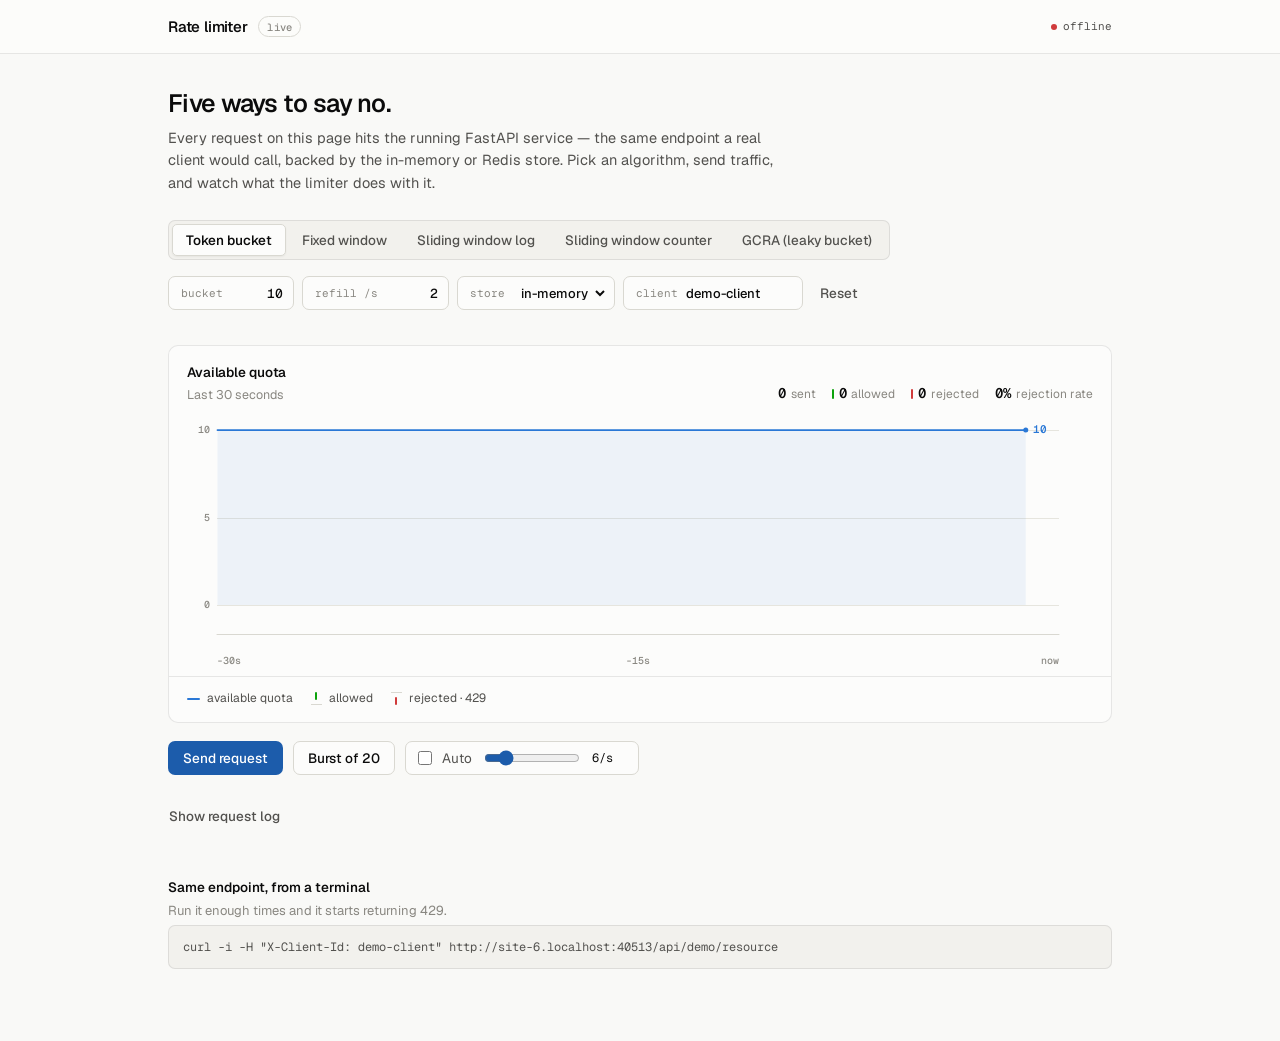
==== commit 7f0169e3: "Wire GCRA into limiter_manager and the API as a selectable algorithm Adds GCRALimiter, a build_limit" ====
--- a/frontend/index.html
+++ b/frontend/index.html
@@ -26,7 +26,7 @@
 <main class="wrap">
 
   <section class="intro">
-    <h2>Four ways to say no.</h2>
+    <h2>Five ways to say no.</h2>
     <p>
       Every request on this page hits the running FastAPI service — the same endpoint a real
       client would call, backed by the in-memory or Redis store. Pick an algorithm, send traffic,
@@ -40,6 +40,7 @@
       <button type="button" role="tab" data-algo="fixed_window" aria-selected="false">Fixed window</button>
       <button type="button" role="tab" data-algo="sliding_window_log" aria-selected="false">Sliding window log</button>
       <button type="button" role="tab" data-algo="sliding_window_counter" aria-selected="false">Sliding window counter</button>
+      <button type="button" role="tab" data-algo="gcra" aria-selected="false">GCRA (leaky bucket)</button>
     </div>
   </div>
 
